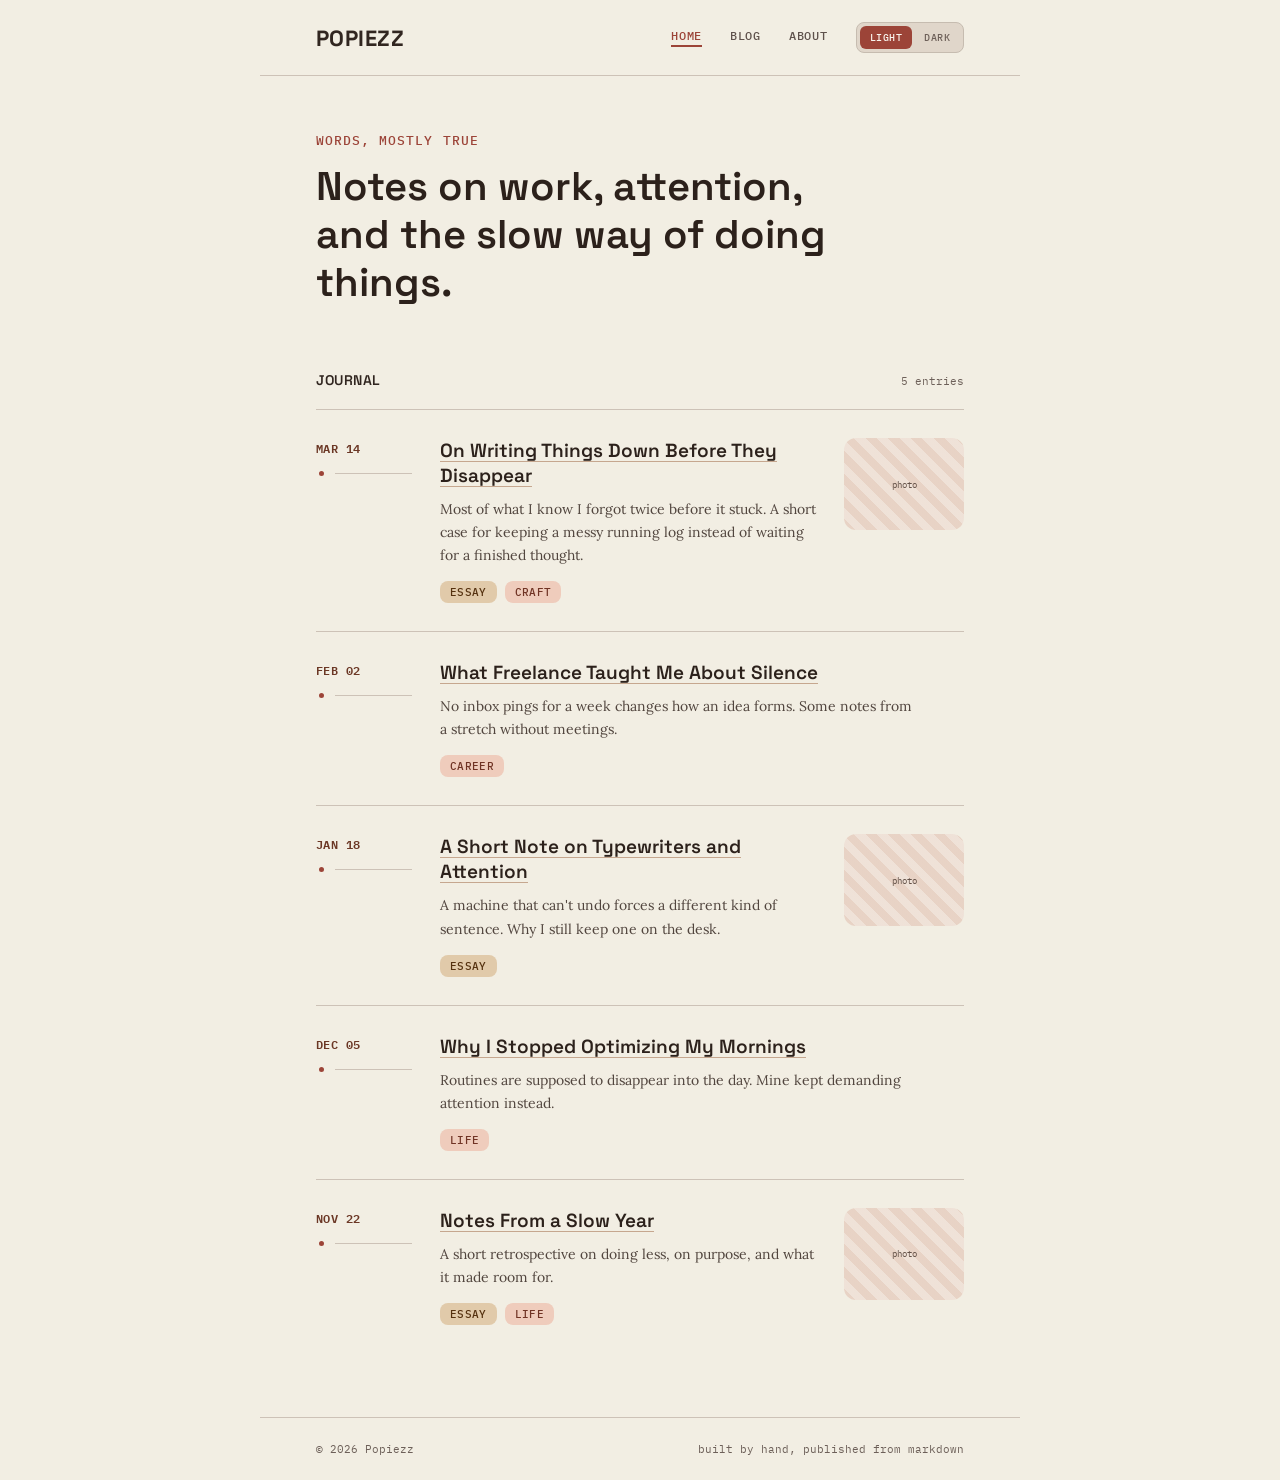
==== index.html @ 6a73a1da "Build blog site from Popiezz Blog design Static HTML/CSS/JS implementation of the journal-style home" ====
<!DOCTYPE html>
<html lang="en">
<head>
<meta charset="utf-8">
<meta name="viewport" content="width=device-width, initial-scale=1">
<title>Popiezz — Words, mostly true</title>
<link rel="stylesheet" href="styles.css">
</head>
<body>

<nav class="pz-nav container">
  <div class="pz-logo">POPIEZZ</div>
  <div class="pz-nav-right">
    <div class="pz-navlinks">
      <a class="pz-navlink pz-navlink-active" href="index.html">Home</a>
      <a class="pz-navlink" href="blog.html">Blog</a>
      <a class="pz-navlink" href="about.html">About</a>
    </div>
    <div class="pz-toggle-track">
      <button class="pz-toggle-opt" data-theme="light">Light</button>
      <button class="pz-toggle-opt" data-theme="dark">Dark</button>
    </div>
  </div>
</nav>

<div class="pz-hero container">
  <div class="pz-eyebrow">Words, mostly true</div>
  <h1 class="pz-h1">Notes on work, attention, and the slow way of doing things.</h1>
</div>

<div class="pz-journal container">
  <div class="pz-section-header">
    <span class="pz-section-label">Journal</span>
    <span class="pz-count" id="pz-count"></span>
  </div>
  <div id="pz-journal-mount"></div>
</div>

<div class="pz-footer container">
  <span class="pz-count">© 2026 Popiezz</span>
  <span class="pz-count">built by hand, published from markdown</span>
</div>

<script src="articles.js"></script>
<script src="theme.js"></script>
<script>
  pzRenderJournal('pz-journal-mount', pzArticles);
  document.getElementById('pz-count').textContent = pzArticles.length + ' entries';
</script>
</body>
</html>
---- styles.css ----
@import url('https://fonts.googleapis.com/css2?family=Space+Grotesk:wght@500;600;700&family=Lora:ital,wght@0,400;0,500;0,600;1,400&family=IBM+Plex+Mono:wght@400;500;600&display=swap');

* { box-sizing: border-box; }

html, body {
  margin: 0;
  padding: 0;
}

body {
  font-family: 'Lora', serif;
  background: oklch(0.95 0.015 90);
  transition: background 0.2s;
  min-height: 100vh;
}

body[data-theme="dark"] {
  background: oklch(0.19 0.025 245) !important;
}

a { text-decoration: none; }

.container {
  max-width: 760px;
  margin: 0 auto;
}

/* Nav */
.pz-nav {
  border-bottom: 1px solid oklch(0.82 0.02 70);
  display: flex;
  align-items: center;
  justify-content: space-between;
  padding: 22px 56px;
}
[data-theme="dark"] .pz-nav { border-bottom: 1px solid oklch(0.32 0.03 220) !important; }

.pz-logo {
  color: oklch(0.28 0.02 50);
  font: 700 22px 'Space Grotesk', sans-serif;
  letter-spacing: 0.02em;
}
[data-theme="dark"] .pz-logo { color: oklch(0.93 0.015 90) !important; }

.pz-nav-right {
  display: flex;
  align-items: center;
  gap: 28px;
}

.pz-navlinks {
  display: flex;
  gap: 28px;
  font: 500 12px 'IBM Plex Mono', monospace;
  letter-spacing: 0.06em;
  text-transform: uppercase;
}

.pz-navlink {
  color: oklch(0.45 0.02 50);
  cursor: pointer;
  padding-bottom: 2px;
  border-bottom: 2px solid transparent;
}
[data-theme="dark"] .pz-navlink { color: oklch(0.72 0.02 150) !important; }

.pz-navlink-active {
  color: oklch(0.5 0.12 30);
  border-bottom: 2px solid oklch(0.5 0.12 30);
}
[data-theme="dark"] .pz-navlink-active {
  color: oklch(0.72 0.13 55) !important;
  border-bottom: 2px solid oklch(0.72 0.13 55) !important;
}

/* Theme toggle */
.pz-toggle-track {
  background: oklch(0.88 0.02 70);
  border: 1px solid oklch(0.8 0.02 70);
  display: flex;
  padding: 3px;
  border-radius: 8px;
  gap: 2px;
}
[data-theme="dark"] .pz-toggle-track {
  background: oklch(0.26 0.03 230) !important;
  border: 1px solid oklch(0.35 0.03 220) !important;
}

.pz-toggle-opt {
  color: oklch(0.5 0.02 50);
  padding: 5px 10px;
  border-radius: 6px;
  font: 500 10px 'IBM Plex Mono', monospace;
  text-transform: uppercase;
  letter-spacing: 0.05em;
  cursor: pointer;
  border: none;
  background: none;
}
[data-theme="dark"] .pz-toggle-opt { color: oklch(0.62 0.02 150) !important; }

.pz-toggle-opt-active {
  background: oklch(0.5 0.12 30);
  color: oklch(0.97 0.01 80) !important;
}
[data-theme="dark"] .pz-toggle-opt-active {
  background: oklch(0.72 0.13 55) !important;
  color: oklch(0.16 0.02 240) !important;
}

/* Hero */
.pz-hero {
  padding: 56px 56px 40px;
}

.pz-eyebrow {
  color: oklch(0.5 0.12 30);
  font: 500 13px 'IBM Plex Mono', monospace;
  letter-spacing: 0.08em;
  text-transform: uppercase;
  margin-bottom: 14px;
}
[data-theme="dark"] .pz-eyebrow { color: oklch(0.72 0.13 55) !important; }

.pz-h1 {
  color: oklch(0.26 0.02 50);
  margin: 0;
  font: 600 40px/1.2 'Space Grotesk', sans-serif;
  max-width: 520px;
}
[data-theme="dark"] .pz-h1 { color: oklch(0.94 0.015 90) !important; }

/* Journal section */
.pz-journal {
  padding: 0 56px 64px;
}

.pz-section-header {
  display: flex;
  align-items: baseline;
  justify-content: space-between;
  padding: 24px 0 20px;
}

.pz-section-label {
  color: oklch(0.28 0.02 50);
  font: 600 14px 'Space Grotesk', sans-serif;
  letter-spacing: 0.04em;
  text-transform: uppercase;
}
[data-theme="dark"] .pz-section-label { color: oklch(0.9 0.015 90) !important; }

.pz-count {
  color: oklch(0.5 0.02 50);
  font: 400 11px 'IBM Plex Mono', monospace;
}
[data-theme="dark"] .pz-count { color: oklch(0.6 0.02 150) !important; }

.pz-row {
  border-top: 1px solid oklch(0.82 0.02 70);
  display: flex;
  gap: 28px;
  padding: 28px 0;
  position: relative;
}
[data-theme="dark"] .pz-row { border-top: 1px solid oklch(0.32 0.03 220) !important; }

.pz-row-date-col {
  width: 96px;
  flex: none;
  display: flex;
  flex-direction: column;
  align-items: flex-start;
  gap: 10px;
  cursor: pointer;
}

.pz-date {
  color: oklch(0.4 0.08 40);
  font: 600 12px 'IBM Plex Mono', monospace;
  letter-spacing: 0.04em;
  text-transform: uppercase;
}
[data-theme="dark"] .pz-date { color: oklch(0.75 0.1 60) !important; }

.pz-dot-line {
  display: flex;
  align-items: center;
  gap: 8px;
  width: 100%;
}

.pz-dot {
  background: oklch(0.5 0.12 30);
  border: 3px solid oklch(0.95 0.015 90);
  width: 11px;
  height: 11px;
  border-radius: 50%;
  flex: none;
}
[data-theme="dark"] .pz-dot {
  background: oklch(0.72 0.13 55) !important;
  border: 3px solid oklch(0.19 0.025 245) !important;
}

.pz-line {
  background: oklch(0.82 0.02 70);
  height: 1px;
  flex: 1;
}
[data-theme="dark"] .pz-line { background: oklch(0.32 0.03 220) !important; }

.pz-row-body {
  flex: 1;
  min-width: 0;
}

.pz-title {
  color: oklch(0.26 0.02 50);
  margin: 0 0 10px;
  font: 600 19px 'Space Grotesk', sans-serif;
  text-decoration: underline;
  text-decoration-color: oklch(0.75 0.05 60);
  text-underline-offset: 4px;
  cursor: pointer;
}
[data-theme="dark"] .pz-title {
  color: oklch(0.94 0.015 90) !important;
  text-decoration-color: oklch(0.5 0.06 200) !important;
}

.pz-excerpt {
  color: oklch(0.4 0.02 50);
  margin: 0 0 14px;
  font: 400 14px/1.65 'Lora', serif;
  max-width: 480px;
}
[data-theme="dark"] .pz-excerpt { color: oklch(0.78 0.02 150) !important; }

.pz-tags { display: flex; gap: 8px; }

.pz-tag {
  font: 500 10.5px 'IBM Plex Mono', monospace;
  letter-spacing: 0.03em;
  text-transform: uppercase;
  padding: 4px 10px;
  border-radius: 8px;
}

.pz-tag-a { background: oklch(0.85 0.05 75); color: oklch(0.35 0.07 60); }
[data-theme="dark"] .pz-tag-a { background: oklch(0.3 0.05 150) !important; color: oklch(0.85 0.06 140) !important; }

.pz-tag-b { background: oklch(0.87 0.045 45); color: oklch(0.4 0.09 35); }
[data-theme="dark"] .pz-tag-b { background: oklch(0.32 0.05 30) !important; color: oklch(0.82 0.08 50) !important; }

.pz-photo {
  background: repeating-linear-gradient(45deg, oklch(0.88 0.03 55), oklch(0.88 0.03 55) 8px, oklch(0.92 0.02 60) 8px, oklch(0.92 0.02 60) 16px);
  width: 120px;
  height: 92px;
  flex: none;
  border-radius: 12px;
  display: flex;
  align-items: center;
  justify-content: center;
}
[data-theme="dark"] .pz-photo {
  background: repeating-linear-gradient(45deg, oklch(0.28 0.03 210), oklch(0.28 0.03 210) 8px, oklch(0.32 0.03 220) 8px, oklch(0.32 0.03 220) 16px) !important;
}

.pz-photo-label {
  color: oklch(0.45 0.03 50);
  font: 400 9px 'IBM Plex Mono', monospace;
  padding: 0 8px;
  text-align: center;
}
[data-theme="dark"] .pz-photo-label { color: oklch(0.68 0.02 150) !important; }

/* Footer */
.pz-footer {
  border-top: 1px solid oklch(0.82 0.02 70);
  padding: 24px 56px;
  display: flex;
  justify-content: space-between;
  align-items: center;
}
[data-theme="dark"] .pz-footer { border-top: 1px solid oklch(0.32 0.03 220) !important; }

/* About page */
.pz-about {
  padding: 56px 56px 64px;
}

.pz-about p {
  color: oklch(0.4 0.02 50);
  font: 400 15px/1.75 'Lora', serif;
  max-width: 560px;
}
[data-theme="dark"] .pz-about p { color: oklch(0.78 0.02 150) !important; }

@media (max-width: 640px) {
  .pz-nav, .pz-hero, .pz-journal, .pz-footer, .pz-about { padding-left: 24px; padding-right: 24px; }
  .pz-nav { flex-direction: column; align-items: flex-start; gap: 16px; }
  .pz-row { flex-wrap: wrap; }
  .pz-row-date-col { width: auto; flex-direction: row; align-items: center; }
  .pz-h1 { font-size: 30px; }
}
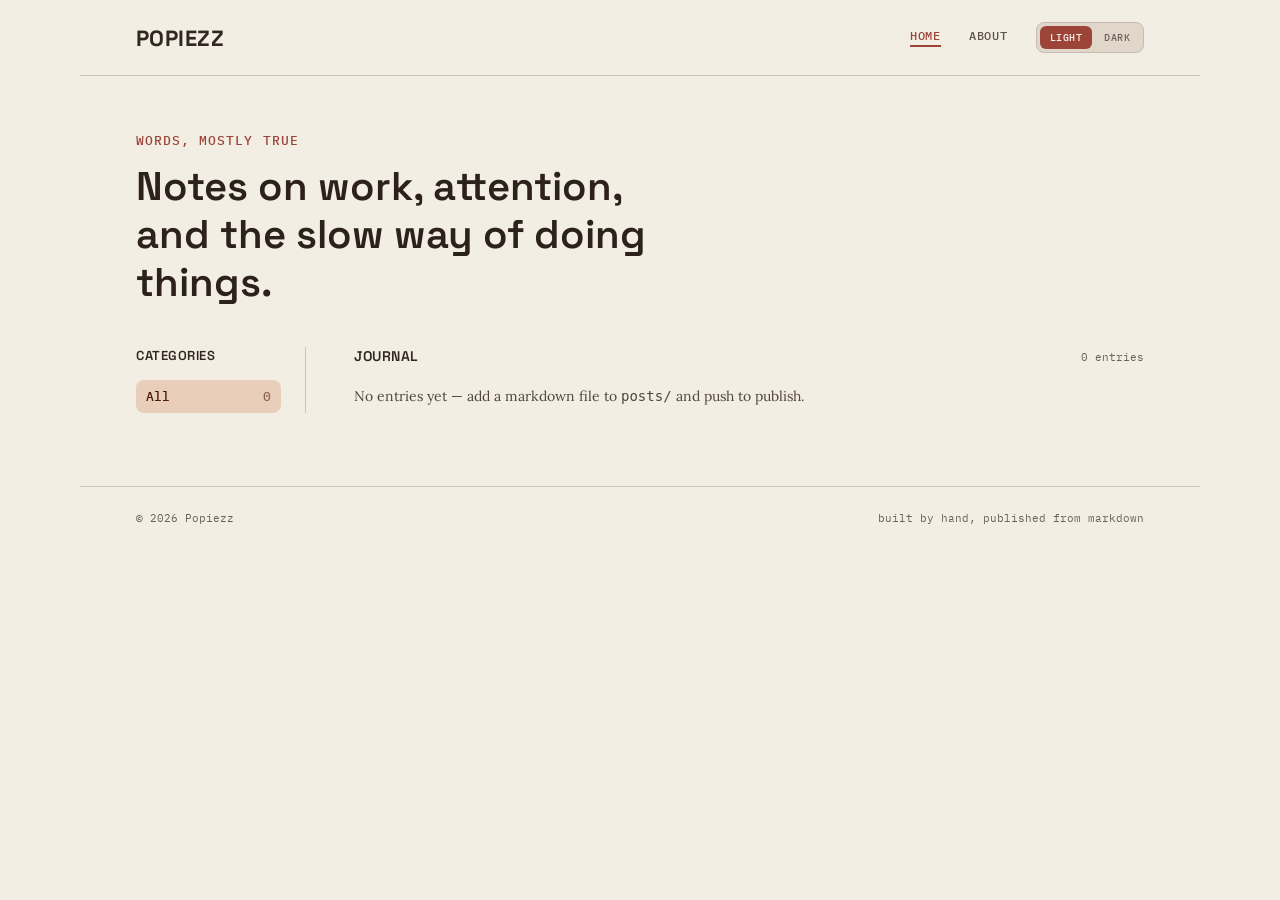
==== commit c8ae289e: "Switch to markdown-driven posts with category sidebar - Posts now live as .md files in posts/ with f" ====
--- a/index.html
+++ b/index.html
@@ -13,7 +13,6 @@
   <div class="pz-nav-right">
     <div class="pz-navlinks">
       <a class="pz-navlink pz-navlink-active" href="index.html">Home</a>
-      <a class="pz-navlink" href="blog.html">Blog</a>
       <a class="pz-navlink" href="about.html">About</a>
     </div>
     <div class="pz-toggle-track">
@@ -28,12 +27,19 @@
   <h1 class="pz-h1">Notes on work, attention, and the slow way of doing things.</h1>
 </div>
 
-<div class="pz-journal container">
-  <div class="pz-section-header">
-    <span class="pz-section-label">Journal</span>
-    <span class="pz-count" id="pz-count"></span>
+<div class="pz-journal-wrap container">
+  <div class="pz-sidebar pz-sidebar-border">
+    <span class="pz-sidebar-label">Categories</span>
+    <div class="pz-cat-list" id="pz-cat-mount"></div>
   </div>
-  <div id="pz-journal-mount"></div>
+
+  <div class="pz-journal-main">
+    <div class="pz-section-header">
+      <span class="pz-section-label">Journal</span>
+      <span class="pz-count" id="pz-count"></span>
+    </div>
+    <div id="pz-journal-mount"></div>
+  </div>
 </div>
 
 <div class="pz-footer container">
@@ -41,11 +47,86 @@
   <span class="pz-count">built by hand, published from markdown</span>
 </div>
 
-<script src="articles.js"></script>
+<script src="posts.js"></script>
 <script src="theme.js"></script>
 <script>
-  pzRenderJournal('pz-journal-mount', pzArticles);
-  document.getElementById('pz-count').textContent = pzArticles.length + ' entries';
+(async function () {
+  var state = { category: 'All', posts: [] };
+  var catMount = document.getElementById('pz-cat-mount');
+  var journalMount = document.getElementById('pz-journal-mount');
+  var countEl = document.getElementById('pz-count');
+
+  function render() {
+    var posts = state.posts;
+    var counts = {};
+    posts.forEach(function (p) {
+      p.tags.forEach(function (t) { counts[t.label] = (counts[t.label] || 0) + 1; });
+    });
+    var labels = Object.keys(counts).sort();
+    var categories = [{ label: 'All', count: posts.length }].concat(
+      labels.map(function (l) { return { label: l, count: counts[l] }; })
+    );
+
+    catMount.innerHTML = categories.map(function (c) {
+      return '<span class="pz-cat ' + (state.category === c.label ? 'pz-cat-active' : '') + '" data-cat="' + c.label + '">' +
+        '<span>' + c.label + '</span><span style="opacity:0.6">' + c.count + '</span>' +
+      '</span>';
+    }).join('');
+    catMount.querySelectorAll('.pz-cat').forEach(function (el) {
+      el.addEventListener('click', function () {
+        state.category = el.dataset.cat;
+        render();
+      });
+    });
+
+    var filtered = state.category === 'All' ? posts : posts.filter(function (p) {
+      return p.tags.some(function (t) { return t.label === state.category; });
+    });
+    countEl.textContent = filtered.length + (filtered.length === 1 ? ' entry' : ' entries');
+
+    if (!posts.length) {
+      journalMount.innerHTML = '<p class="pz-excerpt">No entries yet — add a markdown file to <code>posts/</code> and push to publish.</p>';
+      return;
+    }
+    if (!filtered.length) {
+      journalMount.innerHTML = '<p class="pz-excerpt">No entries in this category.</p>';
+      return;
+    }
+
+    journalMount.innerHTML = filtered.map(function (art) {
+      var tags = art.tags.map(function (t) {
+        return '<span class="pz-tag ' + t.cls + '">' + t.label + '</span>';
+      }).join('');
+      var photo = art.hasImage
+        ? '<div class="pz-photo"><span class="pz-photo-label">photo</span></div>'
+        : '';
+      return (
+        '<div class="pz-row">' +
+          '<div class="pz-row-date-col">' +
+            '<span class="pz-date">' + pzFormatDate(art.date) + '</span>' +
+            '<div class="pz-dot-line"><div class="pz-dot"></div><div class="pz-line"></div></div>' +
+          '</div>' +
+          '<div class="pz-row-body">' +
+            '<a href="post.html?slug=' + encodeURIComponent(art.slug) + '">' +
+              '<h3 class="pz-title">' + art.title + '</h3>' +
+            '</a>' +
+            '<p class="pz-excerpt">' + art.excerpt + '</p>' +
+            '<div class="pz-tags">' + tags + '</div>' +
+          '</div>' +
+          photo +
+        '</div>'
+      );
+    }).join('');
+  }
+
+  try {
+    state.posts = await pzFetchPosts();
+  } catch (e) {
+    journalMount.innerHTML = '<p class="pz-excerpt">Couldn’t load posts right now (' + e.message + ').</p>';
+    console.error(e);
+  }
+  render();
+})();
 </script>
 </body>
 </html>
--- a/styles.css
+++ b/styles.css
@@ -21,7 +21,7 @@
 a { text-decoration: none; }
 
 .container {
-  max-width: 760px;
+  max-width: 1120px;
   margin: 0 auto;
 }
 
@@ -127,20 +127,85 @@
   color: oklch(0.26 0.02 50);
   margin: 0;
   font: 600 40px/1.2 'Space Grotesk', sans-serif;
-  max-width: 520px;
+  max-width: 560px;
 }
 [data-theme="dark"] .pz-h1 { color: oklch(0.94 0.015 90) !important; }
 
+.pz-post-date {
+  color: oklch(0.4 0.08 40);
+  font: 600 12px 'IBM Plex Mono', monospace;
+  letter-spacing: 0.04em;
+  text-transform: uppercase;
+  margin-top: 14px;
+}
+[data-theme="dark"] .pz-post-date { color: oklch(0.75 0.1 60) !important; }
+
 /* Journal section */
-.pz-journal {
+.pz-journal-wrap {
   padding: 0 56px 64px;
+  display: flex;
+  gap: 48px;
+  align-items: flex-start;
+}
+
+.pz-sidebar {
+  width: 170px;
+  flex: none;
+  padding-right: 24px;
+  position: sticky;
+  top: 24px;
+}
+
+.pz-sidebar-border { border-right: 1px solid oklch(0.82 0.02 70); }
+[data-theme="dark"] .pz-sidebar-border { border-right: 1px solid oklch(0.32 0.03 220) !important; }
+
+.pz-sidebar-label {
+  display: block;
+  color: oklch(0.28 0.02 50);
+  font: 600 13px 'Space Grotesk', sans-serif;
+  letter-spacing: 0.04em;
+  text-transform: uppercase;
+  margin-bottom: 16px;
+}
+[data-theme="dark"] .pz-sidebar-label { color: oklch(0.9 0.015 90) !important; }
+
+.pz-cat-list {
+  display: flex;
+  flex-direction: column;
+  gap: 4px;
+}
+
+.pz-cat {
+  color: oklch(0.42 0.02 50);
+  font: 500 13px 'IBM Plex Mono', monospace;
+  padding: 8px 10px;
+  border-radius: 8px;
+  cursor: pointer;
+  display: flex;
+  justify-content: space-between;
+  gap: 10px;
+}
+[data-theme="dark"] .pz-cat { color: oklch(0.72 0.02 150) !important; }
+
+.pz-cat-active {
+  background: oklch(0.87 0.04 60);
+  color: oklch(0.3 0.08 40) !important;
+}
+[data-theme="dark"] .pz-cat-active {
+  background: oklch(0.3 0.05 150) !important;
+  color: oklch(0.88 0.06 140) !important;
+}
+
+.pz-journal-main {
+  flex: 1;
+  min-width: 0;
 }
 
 .pz-section-header {
   display: flex;
   align-items: baseline;
   justify-content: space-between;
-  padding: 24px 0 20px;
+  padding: 0 0 20px;
 }
 
 .pz-section-label {
@@ -298,8 +363,74 @@
 }
 [data-theme="dark"] .pz-about p { color: oklch(0.78 0.02 150) !important; }
 
+/* Single post body */
+.pz-post {
+  padding: 40px 56px 64px;
+  max-width: 720px;
+  color: oklch(0.4 0.02 50);
+  font: 400 16px/1.75 'Lora', serif;
+}
+[data-theme="dark"] .pz-post { color: oklch(0.78 0.02 150) !important; }
+
+.pz-post h1, .pz-post h2, .pz-post h3, .pz-post h4 {
+  color: oklch(0.26 0.02 50);
+  font-family: 'Space Grotesk', sans-serif;
+  font-weight: 600;
+  line-height: 1.3;
+}
+[data-theme="dark"] .pz-post h1,
+[data-theme="dark"] .pz-post h2,
+[data-theme="dark"] .pz-post h3,
+[data-theme="dark"] .pz-post h4 { color: oklch(0.94 0.015 90) !important; }
+
+.pz-post a { color: oklch(0.5 0.12 30); text-decoration: underline; }
+[data-theme="dark"] .pz-post a { color: oklch(0.72 0.13 55) !important; }
+
+.pz-post code {
+  font-family: 'IBM Plex Mono', monospace;
+  font-size: 0.9em;
+  background: oklch(0.9 0.02 70);
+  padding: 2px 5px;
+  border-radius: 4px;
+}
+[data-theme="dark"] .pz-post code { background: oklch(0.26 0.03 230) !important; }
+
+.pz-post pre {
+  background: oklch(0.9 0.02 70);
+  padding: 16px;
+  border-radius: 10px;
+  overflow-x: auto;
+}
+[data-theme="dark"] .pz-post pre { background: oklch(0.26 0.03 230) !important; }
+.pz-post pre code { background: none; padding: 0; }
+
+.pz-post blockquote {
+  margin: 0;
+  padding-left: 18px;
+  border-left: 3px solid oklch(0.75 0.05 60);
+  font-style: italic;
+}
+[data-theme="dark"] .pz-post blockquote { border-left: 3px solid oklch(0.5 0.06 200) !important; }
+
+.pz-post ul, .pz-post ol { padding-left: 22px; }
+.pz-post p, .pz-post ul, .pz-post ol, .pz-post blockquote, .pz-post pre { margin: 0 0 18px; }
+
+@media (max-width: 900px) {
+  .pz-journal-wrap { flex-direction: column; }
+  .pz-sidebar {
+    width: 100%;
+    padding-right: 0;
+    padding-bottom: 16px;
+    position: static;
+    border-right: none !important;
+    border-bottom: 1px solid oklch(0.82 0.02 70);
+  }
+  [data-theme="dark"] .pz-sidebar { border-bottom: 1px solid oklch(0.32 0.03 220) !important; }
+  .pz-cat-list { flex-direction: row; flex-wrap: wrap; }
+}
+
 @media (max-width: 640px) {
-  .pz-nav, .pz-hero, .pz-journal, .pz-footer, .pz-about { padding-left: 24px; padding-right: 24px; }
+  .pz-nav, .pz-hero, .pz-journal-wrap, .pz-footer, .pz-about, .pz-post { padding-left: 24px; padding-right: 24px; }
   .pz-nav { flex-direction: column; align-items: flex-start; gap: 16px; }
   .pz-row { flex-wrap: wrap; }
   .pz-row-date-col { width: auto; flex-direction: row; align-items: center; }
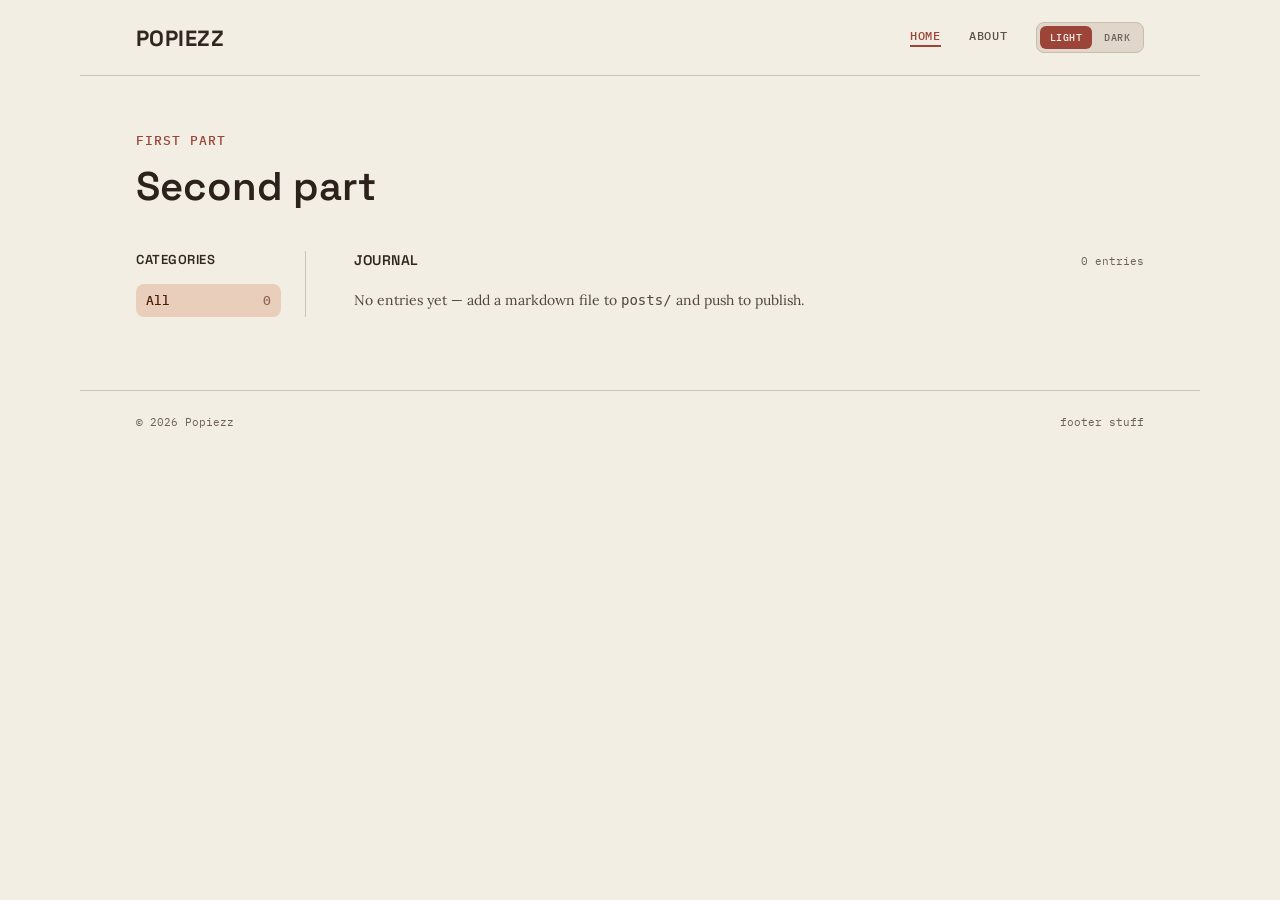
==== commit 2e9df8ff: "removed placeholder text" ====
--- a/index.html
+++ b/index.html
@@ -1,132 +1,174 @@
-<!DOCTYPE html>
+<!doctype html>
 <html lang="en">
-<head>
-<meta charset="utf-8">
-<meta name="viewport" content="width=device-width, initial-scale=1">
-<title>Popiezz — Words, mostly true</title>
-<link rel="stylesheet" href="styles.css">
-</head>
-<body>
+  <head>
+    <meta charset="utf-8" />
+    <meta name="viewport" content="width=device-width, initial-scale=1" />
+    <title>Popiezz — Words, mostly true</title>
+    <link rel="stylesheet" href="styles.css" />
+  </head>
+  <body>
+    <nav class="pz-nav container">
+      <div class="pz-logo">POPIEZZ</div>
+      <div class="pz-nav-right">
+        <div class="pz-navlinks">
+          <a class="pz-navlink pz-navlink-active" href="index.html">Home</a>
+          <a class="pz-navlink" href="about.html">About</a>
+        </div>
+        <div class="pz-toggle-track">
+          <button class="pz-toggle-opt" data-theme="light">Light</button>
+          <button class="pz-toggle-opt" data-theme="dark">Dark</button>
+        </div>
+      </div>
+    </nav>
 
-<nav class="pz-nav container">
-  <div class="pz-logo">POPIEZZ</div>
-  <div class="pz-nav-right">
-    <div class="pz-navlinks">
-      <a class="pz-navlink pz-navlink-active" href="index.html">Home</a>
-      <a class="pz-navlink" href="about.html">About</a>
+    <div class="pz-hero container">
+      <div class="pz-eyebrow">First part</div>
+      <h1 class="pz-h1">Second part</h1>
     </div>
-    <div class="pz-toggle-track">
-      <button class="pz-toggle-opt" data-theme="light">Light</button>
-      <button class="pz-toggle-opt" data-theme="dark">Dark</button>
+
+    <div class="pz-journal-wrap container">
+      <div class="pz-sidebar pz-sidebar-border">
+        <span class="pz-sidebar-label">Categories</span>
+        <div class="pz-cat-list" id="pz-cat-mount"></div>
+      </div>
+
+      <div class="pz-journal-main">
+        <div class="pz-section-header">
+          <span class="pz-section-label">Journal</span>
+          <span class="pz-count" id="pz-count"></span>
+        </div>
+        <div id="pz-journal-mount"></div>
+      </div>
     </div>
-  </div>
-</nav>
 
-<div class="pz-hero container">
-  <div class="pz-eyebrow">Words, mostly true</div>
-  <h1 class="pz-h1">Notes on work, attention, and the slow way of doing things.</h1>
-</div>
+    <div class="pz-footer container">
+      <span class="pz-count">© 2026 Popiezz</span>
+      <span class="pz-count">footer stuff</span>
+    </div>
 
-<div class="pz-journal-wrap container">
-  <div class="pz-sidebar pz-sidebar-border">
-    <span class="pz-sidebar-label">Categories</span>
-    <div class="pz-cat-list" id="pz-cat-mount"></div>
-  </div>
+    <script src="posts.js"></script>
+    <script src="theme.js"></script>
+    <script>
+      (async function () {
+        var state = { category: "All", posts: [] };
+        var catMount = document.getElementById("pz-cat-mount");
+        var journalMount = document.getElementById("pz-journal-mount");
+        var countEl = document.getElementById("pz-count");
 
-  <div class="pz-journal-main">
-    <div class="pz-section-header">
-      <span class="pz-section-label">Journal</span>
-      <span class="pz-count" id="pz-count"></span>
-    </div>
-    <div id="pz-journal-mount"></div>
-  </div>
-</div>
+        function render() {
+          var posts = state.posts;
+          var counts = {};
+          posts.forEach(function (p) {
+            p.tags.forEach(function (t) {
+              counts[t.label] = (counts[t.label] || 0) + 1;
+            });
+          });
+          var labels = Object.keys(counts).sort();
+          var categories = [{ label: "All", count: posts.length }].concat(
+            labels.map(function (l) {
+              return { label: l, count: counts[l] };
+            }),
+          );
 
-<div class="pz-footer container">
-  <span class="pz-count">© 2026 Popiezz</span>
-  <span class="pz-count">built by hand, published from markdown</span>
-</div>
+          catMount.innerHTML = categories
+            .map(function (c) {
+              return (
+                '<span class="pz-cat ' +
+                (state.category === c.label ? "pz-cat-active" : "") +
+                '" data-cat="' +
+                c.label +
+                '">' +
+                "<span>" +
+                c.label +
+                '</span><span style="opacity:0.6">' +
+                c.count +
+                "</span>" +
+                "</span>"
+              );
+            })
+            .join("");
+          catMount.querySelectorAll(".pz-cat").forEach(function (el) {
+            el.addEventListener("click", function () {
+              state.category = el.dataset.cat;
+              render();
+            });
+          });
 
-<script src="posts.js"></script>
-<script src="theme.js"></script>
-<script>
-(async function () {
-  var state = { category: 'All', posts: [] };
-  var catMount = document.getElementById('pz-cat-mount');
-  var journalMount = document.getElementById('pz-journal-mount');
-  var countEl = document.getElementById('pz-count');
+          var filtered =
+            state.category === "All"
+              ? posts
+              : posts.filter(function (p) {
+                  return p.tags.some(function (t) {
+                    return t.label === state.category;
+                  });
+                });
+          countEl.textContent =
+            filtered.length + (filtered.length === 1 ? " entry" : " entries");
 
-  function render() {
-    var posts = state.posts;
-    var counts = {};
-    posts.forEach(function (p) {
-      p.tags.forEach(function (t) { counts[t.label] = (counts[t.label] || 0) + 1; });
-    });
-    var labels = Object.keys(counts).sort();
-    var categories = [{ label: 'All', count: posts.length }].concat(
-      labels.map(function (l) { return { label: l, count: counts[l] }; })
-    );
+          if (!posts.length) {
+            journalMount.innerHTML =
+              '<p class="pz-excerpt">No entries yet — add a markdown file to <code>posts/</code> and push to publish.</p>';
+            return;
+          }
+          if (!filtered.length) {
+            journalMount.innerHTML =
+              '<p class="pz-excerpt">No entries in this category.</p>';
+            return;
+          }
 
-    catMount.innerHTML = categories.map(function (c) {
-      return '<span class="pz-cat ' + (state.category === c.label ? 'pz-cat-active' : '') + '" data-cat="' + c.label + '">' +
-        '<span>' + c.label + '</span><span style="opacity:0.6">' + c.count + '</span>' +
-      '</span>';
-    }).join('');
-    catMount.querySelectorAll('.pz-cat').forEach(function (el) {
-      el.addEventListener('click', function () {
-        state.category = el.dataset.cat;
+          journalMount.innerHTML = filtered
+            .map(function (art) {
+              var tags = art.tags
+                .map(function (t) {
+                  return (
+                    '<span class="pz-tag ' + t.cls + '">' + t.label + "</span>"
+                  );
+                })
+                .join("");
+              var photo = art.hasImage
+                ? '<div class="pz-photo"><span class="pz-photo-label">photo</span></div>'
+                : "";
+              return (
+                '<div class="pz-row">' +
+                '<div class="pz-row-date-col">' +
+                '<span class="pz-date">' +
+                pzFormatDate(art.date) +
+                "</span>" +
+                '<div class="pz-dot-line"><div class="pz-dot"></div><div class="pz-line"></div></div>' +
+                "</div>" +
+                '<div class="pz-row-body">' +
+                '<a href="post.html?slug=' +
+                encodeURIComponent(art.slug) +
+                '">' +
+                '<h3 class="pz-title">' +
+                art.title +
+                "</h3>" +
+                "</a>" +
+                '<p class="pz-excerpt">' +
+                art.excerpt +
+                "</p>" +
+                '<div class="pz-tags">' +
+                tags +
+                "</div>" +
+                "</div>" +
+                photo +
+                "</div>"
+              );
+            })
+            .join("");
+        }
+
+        try {
+          state.posts = await pzFetchPosts();
+        } catch (e) {
+          journalMount.innerHTML =
+            '<p class="pz-excerpt">Couldn’t load posts right now (' +
+            e.message +
+            ").</p>";
+          console.error(e);
+        }
         render();
-      });
-    });
-
-    var filtered = state.category === 'All' ? posts : posts.filter(function (p) {
-      return p.tags.some(function (t) { return t.label === state.category; });
-    });
-    countEl.textContent = filtered.length + (filtered.length === 1 ? ' entry' : ' entries');
-
-    if (!posts.length) {
-      journalMount.innerHTML = '<p class="pz-excerpt">No entries yet — add a markdown file to <code>posts/</code> and push to publish.</p>';
-      return;
-    }
-    if (!filtered.length) {
-      journalMount.innerHTML = '<p class="pz-excerpt">No entries in this category.</p>';
-      return;
-    }
-
-    journalMount.innerHTML = filtered.map(function (art) {
-      var tags = art.tags.map(function (t) {
-        return '<span class="pz-tag ' + t.cls + '">' + t.label + '</span>';
-      }).join('');
-      var photo = art.hasImage
-        ? '<div class="pz-photo"><span class="pz-photo-label">photo</span></div>'
-        : '';
-      return (
-        '<div class="pz-row">' +
-          '<div class="pz-row-date-col">' +
-            '<span class="pz-date">' + pzFormatDate(art.date) + '</span>' +
-            '<div class="pz-dot-line"><div class="pz-dot"></div><div class="pz-line"></div></div>' +
-          '</div>' +
-          '<div class="pz-row-body">' +
-            '<a href="post.html?slug=' + encodeURIComponent(art.slug) + '">' +
-              '<h3 class="pz-title">' + art.title + '</h3>' +
-            '</a>' +
-            '<p class="pz-excerpt">' + art.excerpt + '</p>' +
-            '<div class="pz-tags">' + tags + '</div>' +
-          '</div>' +
-          photo +
-        '</div>'
-      );
-    }).join('');
-  }
-
-  try {
-    state.posts = await pzFetchPosts();
-  } catch (e) {
-    journalMount.innerHTML = '<p class="pz-excerpt">Couldn’t load posts right now (' + e.message + ').</p>';
-    console.error(e);
-  }
-  render();
-})();
-</script>
-</body>
+      })();
+    </script>
+  </body>
 </html>
--- a/styles.css
+++ b/styles.css
@@ -130,6 +130,106 @@
   max-width: 560px;
 }
 [data-theme="dark"] .pz-h1 { color: oklch(0.94 0.015 90) !important; }
+
+.pz-back {
+  display: inline-block;
+  color: oklch(0.45 0.02 50);
+  font: 500 12px 'IBM Plex Mono', monospace;
+  letter-spacing: 0.06em;
+  text-transform: uppercase;
+  text-decoration: none;
+  margin-bottom: 20px;
+  cursor: pointer;
+}
+.pz-back:hover { text-decoration: underline; }
+[data-theme="dark"] .pz-back { color: oklch(0.72 0.02 150) !important; }
+
+.pz-progress {
+  position: fixed;
+  right: 28px;
+  top: 50%;
+  transform: translateY(-50%);
+  display: none;
+  flex-direction: column;
+  align-items: flex-end;
+  gap: 7px;
+  z-index: 10;
+}
+.pz-progress.is-visible { display: flex; }
+
+.pz-progress-tick {
+  position: relative;
+  border: none;
+  background: none;
+  padding: 7px 4px;
+  margin: 0;
+  display: flex;
+  align-items: center;
+  justify-content: flex-end;
+  cursor: pointer;
+}
+
+.pz-progress-tick-bar {
+  width: 12px;
+  height: 2px;
+  border-radius: 2px;
+  background: oklch(0.82 0.02 70);
+  transition: width 0.2s ease, height 0.2s ease, background 0.2s ease;
+}
+[data-theme="dark"] .pz-progress-tick-bar { background: oklch(0.32 0.03 220) !important; }
+
+.pz-progress-tick:hover .pz-progress-tick-bar {
+  background: oklch(0.6 0.08 50);
+}
+[data-theme="dark"] .pz-progress-tick:hover .pz-progress-tick-bar { background: oklch(0.55 0.08 80) !important; }
+
+/* First paragraph of a section (right after a heading) */
+.pz-progress-tick.is-section .pz-progress-tick-bar {
+  width: 17px;
+  background: oklch(0.58 0.08 175);
+}
+[data-theme="dark"] .pz-progress-tick.is-section .pz-progress-tick-bar { background: oklch(0.62 0.09 175) !important; }
+
+.pz-progress-section-label {
+  position: absolute;
+  right: calc(100% + 10px);
+  top: 50%;
+  transform: translate(10px, -50%);
+  opacity: 0;
+  pointer-events: none;
+  white-space: nowrap;
+  font: 500 11px 'IBM Plex Mono', monospace;
+  letter-spacing: 0.03em;
+  text-transform: uppercase;
+  color: oklch(0.4 0.08 175);
+  background: oklch(0.95 0.015 90);
+  border: 1px solid oklch(0.82 0.02 70);
+  padding: 4px 10px;
+  border-radius: 6px;
+  transition: transform 0.25s ease, opacity 0.25s ease;
+}
+[data-theme="dark"] .pz-progress-section-label {
+  color: oklch(0.82 0.09 175) !important;
+  background: oklch(0.22 0.03 235) !important;
+  border-color: oklch(0.32 0.03 220) !important;
+}
+
+.pz-progress-tick.is-section:hover .pz-progress-section-label,
+.pz-progress-tick.is-section.active .pz-progress-section-label {
+  transform: translate(0, -50%);
+  opacity: 1;
+}
+
+.pz-progress-tick.active .pz-progress-tick-bar {
+  width: 30px;
+  height: 3px;
+  background: oklch(0.5 0.12 30);
+}
+[data-theme="dark"] .pz-progress-tick.active .pz-progress-tick-bar { background: oklch(0.72 0.13 55) !important; }
+
+@media (max-width: 1180px) {
+  .pz-progress.is-visible { display: none; }
+}
 
 .pz-post-date {
   color: oklch(0.4 0.08 40);
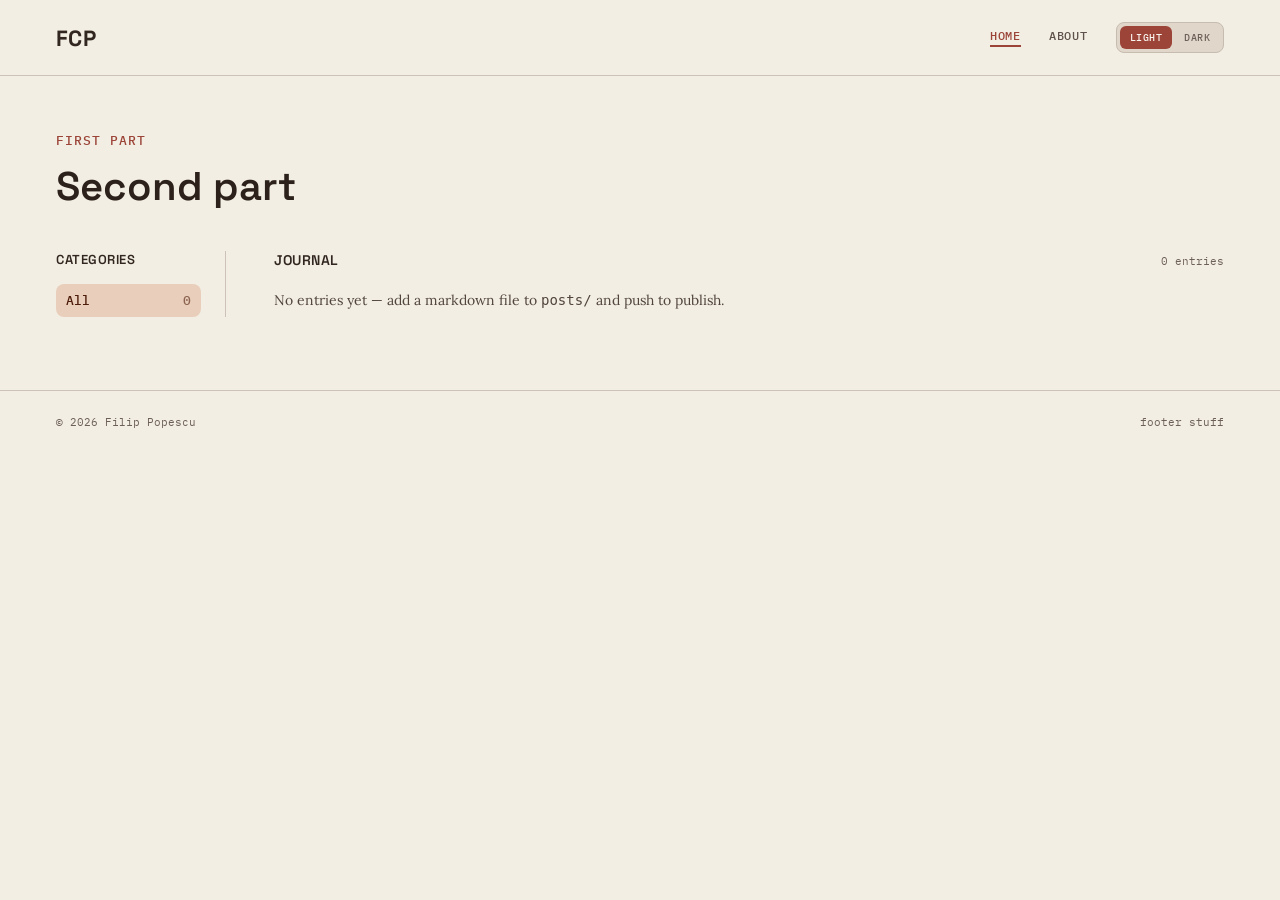
==== commit 17b2a584: "removed poppiezz from documents" ====
--- a/index.html
+++ b/index.html
@@ -3,12 +3,12 @@
   <head>
     <meta charset="utf-8" />
     <meta name="viewport" content="width=device-width, initial-scale=1" />
-    <title>Popiezz — Words, mostly true</title>
+    <title>Hello there</title>
     <link rel="stylesheet" href="styles.css" />
   </head>
   <body>
     <nav class="pz-nav container">
-      <div class="pz-logo">POPIEZZ</div>
+      <div class="pz-logo">FCP</div>
       <div class="pz-nav-right">
         <div class="pz-navlinks">
           <a class="pz-navlink pz-navlink-active" href="index.html">Home</a>
@@ -42,7 +42,7 @@
     </div>
 
     <div class="pz-footer container">
-      <span class="pz-count">© 2026 Popiezz</span>
+      <span class="pz-count">© 2026 Filip Popescu</span>
       <span class="pz-count">footer stuff</span>
     </div>
 
--- a/styles.css
+++ b/styles.css
@@ -1,14 +1,17 @@
-@import url('https://fonts.googleapis.com/css2?family=Space+Grotesk:wght@500;600;700&family=Lora:ital,wght@0,400;0,500;0,600;1,400&family=IBM+Plex+Mono:wght@400;500;600&display=swap');
-
-* { box-sizing: border-box; }
-
-html, body {
+@import url("https://fonts.googleapis.com/css2?family=Space+Grotesk:wght@500;600;700&family=Lora:ital,wght@0,400;0,500;0,600;1,400&family=IBM+Plex+Mono:wght@400;500;600&display=swap");
+
+* {
+  box-sizing: border-box;
+}
+
+html,
+body {
   margin: 0;
   padding: 0;
 }
 
 body {
-  font-family: 'Lora', serif;
+  font-family: "Lora", serif;
   background: oklch(0.95 0.015 90);
   transition: background 0.2s;
   min-height: 100vh;
@@ -18,10 +21,12 @@
   background: oklch(0.19 0.025 245) !important;
 }
 
-a { text-decoration: none; }
+a {
+  text-decoration: none;
+}
 
 .container {
-  max-width: 1120px;
+  max-width: 1400px;
   margin: 0 auto;
 }
 
@@ -33,14 +38,20 @@
   justify-content: space-between;
   padding: 22px 56px;
 }
-[data-theme="dark"] .pz-nav { border-bottom: 1px solid oklch(0.32 0.03 220) !important; }
+[data-theme="dark"] .pz-nav {
+  border-bottom: 1px solid oklch(0.32 0.03 220) !important;
+}
 
 .pz-logo {
   color: oklch(0.28 0.02 50);
-  font: 700 22px 'Space Grotesk', sans-serif;
+  font:
+    700 22px "Space Grotesk",
+    sans-serif;
   letter-spacing: 0.02em;
 }
-[data-theme="dark"] .pz-logo { color: oklch(0.93 0.015 90) !important; }
+[data-theme="dark"] .pz-logo {
+  color: oklch(0.93 0.015 90) !important;
+}
 
 .pz-nav-right {
   display: flex;
@@ -51,7 +62,9 @@
 .pz-navlinks {
   display: flex;
   gap: 28px;
-  font: 500 12px 'IBM Plex Mono', monospace;
+  font:
+    500 12px "IBM Plex Mono",
+    monospace;
   letter-spacing: 0.06em;
   text-transform: uppercase;
 }
@@ -62,7 +75,9 @@
   padding-bottom: 2px;
   border-bottom: 2px solid transparent;
 }
-[data-theme="dark"] .pz-navlink { color: oklch(0.72 0.02 150) !important; }
+[data-theme="dark"] .pz-navlink {
+  color: oklch(0.72 0.02 150) !important;
+}
 
 .pz-navlink-active {
   color: oklch(0.5 0.12 30);
@@ -91,14 +106,18 @@
   color: oklch(0.5 0.02 50);
   padding: 5px 10px;
   border-radius: 6px;
-  font: 500 10px 'IBM Plex Mono', monospace;
+  font:
+    500 10px "IBM Plex Mono",
+    monospace;
   text-transform: uppercase;
   letter-spacing: 0.05em;
   cursor: pointer;
   border: none;
   background: none;
 }
-[data-theme="dark"] .pz-toggle-opt { color: oklch(0.62 0.02 150) !important; }
+[data-theme="dark"] .pz-toggle-opt {
+  color: oklch(0.62 0.02 150) !important;
+}
 
 .pz-toggle-opt-active {
   background: oklch(0.5 0.12 30);
@@ -116,33 +135,47 @@
 
 .pz-eyebrow {
   color: oklch(0.5 0.12 30);
-  font: 500 13px 'IBM Plex Mono', monospace;
+  font:
+    500 13px "IBM Plex Mono",
+    monospace;
   letter-spacing: 0.08em;
   text-transform: uppercase;
   margin-bottom: 14px;
 }
-[data-theme="dark"] .pz-eyebrow { color: oklch(0.72 0.13 55) !important; }
+[data-theme="dark"] .pz-eyebrow {
+  color: oklch(0.72 0.13 55) !important;
+}
 
 .pz-h1 {
   color: oklch(0.26 0.02 50);
   margin: 0;
-  font: 600 40px/1.2 'Space Grotesk', sans-serif;
+  font:
+    600 40px/1.2 "Space Grotesk",
+    sans-serif;
   max-width: 560px;
 }
-[data-theme="dark"] .pz-h1 { color: oklch(0.94 0.015 90) !important; }
+[data-theme="dark"] .pz-h1 {
+  color: oklch(0.94 0.015 90) !important;
+}
 
 .pz-back {
   display: inline-block;
   color: oklch(0.45 0.02 50);
-  font: 500 12px 'IBM Plex Mono', monospace;
+  font:
+    500 12px "IBM Plex Mono",
+    monospace;
   letter-spacing: 0.06em;
   text-transform: uppercase;
   text-decoration: none;
   margin-bottom: 20px;
   cursor: pointer;
 }
-.pz-back:hover { text-decoration: underline; }
-[data-theme="dark"] .pz-back { color: oklch(0.72 0.02 150) !important; }
+.pz-back:hover {
+  text-decoration: underline;
+}
+[data-theme="dark"] .pz-back {
+  color: oklch(0.72 0.02 150) !important;
+}
 
 .pz-progress {
   position: fixed;
@@ -155,7 +188,9 @@
   gap: 7px;
   z-index: 10;
 }
-.pz-progress.is-visible { display: flex; }
+.pz-progress.is-visible {
+  display: flex;
+}
 
 .pz-progress-tick {
   position: relative;
@@ -174,21 +209,30 @@
   height: 2px;
   border-radius: 2px;
   background: oklch(0.82 0.02 70);
-  transition: width 0.2s ease, height 0.2s ease, background 0.2s ease;
-}
-[data-theme="dark"] .pz-progress-tick-bar { background: oklch(0.32 0.03 220) !important; }
+  transition:
+    width 0.2s ease,
+    height 0.2s ease,
+    background 0.2s ease;
+}
+[data-theme="dark"] .pz-progress-tick-bar {
+  background: oklch(0.32 0.03 220) !important;
+}
 
 .pz-progress-tick:hover .pz-progress-tick-bar {
   background: oklch(0.6 0.08 50);
 }
-[data-theme="dark"] .pz-progress-tick:hover .pz-progress-tick-bar { background: oklch(0.55 0.08 80) !important; }
+[data-theme="dark"] .pz-progress-tick:hover .pz-progress-tick-bar {
+  background: oklch(0.55 0.08 80) !important;
+}
 
 /* First paragraph of a section (right after a heading) */
 .pz-progress-tick.is-section .pz-progress-tick-bar {
   width: 17px;
   background: oklch(0.58 0.08 175);
 }
-[data-theme="dark"] .pz-progress-tick.is-section .pz-progress-tick-bar { background: oklch(0.62 0.09 175) !important; }
+[data-theme="dark"] .pz-progress-tick.is-section .pz-progress-tick-bar {
+  background: oklch(0.62 0.09 175) !important;
+}
 
 .pz-progress-section-label {
   position: absolute;
@@ -198,7 +242,9 @@
   opacity: 0;
   pointer-events: none;
   white-space: nowrap;
-  font: 500 11px 'IBM Plex Mono', monospace;
+  font:
+    500 11px "IBM Plex Mono",
+    monospace;
   letter-spacing: 0.03em;
   text-transform: uppercase;
   color: oklch(0.4 0.08 175);
@@ -206,7 +252,9 @@
   border: 1px solid oklch(0.82 0.02 70);
   padding: 4px 10px;
   border-radius: 6px;
-  transition: transform 0.25s ease, opacity 0.25s ease;
+  transition:
+    transform 0.25s ease,
+    opacity 0.25s ease;
 }
 [data-theme="dark"] .pz-progress-section-label {
   color: oklch(0.82 0.09 175) !important;
@@ -225,20 +273,28 @@
   height: 3px;
   background: oklch(0.5 0.12 30);
 }
-[data-theme="dark"] .pz-progress-tick.active .pz-progress-tick-bar { background: oklch(0.72 0.13 55) !important; }
+[data-theme="dark"] .pz-progress-tick.active .pz-progress-tick-bar {
+  background: oklch(0.72 0.13 55) !important;
+}
 
 @media (max-width: 1180px) {
-  .pz-progress.is-visible { display: none; }
+  .pz-progress.is-visible {
+    display: none;
+  }
 }
 
 .pz-post-date {
   color: oklch(0.4 0.08 40);
-  font: 600 12px 'IBM Plex Mono', monospace;
+  font:
+    600 12px "IBM Plex Mono",
+    monospace;
   letter-spacing: 0.04em;
   text-transform: uppercase;
   margin-top: 14px;
 }
-[data-theme="dark"] .pz-post-date { color: oklch(0.75 0.1 60) !important; }
+[data-theme="dark"] .pz-post-date {
+  color: oklch(0.75 0.1 60) !important;
+}
 
 /* Journal section */
 .pz-journal-wrap {
@@ -256,18 +312,26 @@
   top: 24px;
 }
 
-.pz-sidebar-border { border-right: 1px solid oklch(0.82 0.02 70); }
-[data-theme="dark"] .pz-sidebar-border { border-right: 1px solid oklch(0.32 0.03 220) !important; }
+.pz-sidebar-border {
+  border-right: 1px solid oklch(0.82 0.02 70);
+}
+[data-theme="dark"] .pz-sidebar-border {
+  border-right: 1px solid oklch(0.32 0.03 220) !important;
+}
 
 .pz-sidebar-label {
   display: block;
   color: oklch(0.28 0.02 50);
-  font: 600 13px 'Space Grotesk', sans-serif;
+  font:
+    600 13px "Space Grotesk",
+    sans-serif;
   letter-spacing: 0.04em;
   text-transform: uppercase;
   margin-bottom: 16px;
 }
-[data-theme="dark"] .pz-sidebar-label { color: oklch(0.9 0.015 90) !important; }
+[data-theme="dark"] .pz-sidebar-label {
+  color: oklch(0.9 0.015 90) !important;
+}
 
 .pz-cat-list {
   display: flex;
@@ -277,7 +341,9 @@
 
 .pz-cat {
   color: oklch(0.42 0.02 50);
-  font: 500 13px 'IBM Plex Mono', monospace;
+  font:
+    500 13px "IBM Plex Mono",
+    monospace;
   padding: 8px 10px;
   border-radius: 8px;
   cursor: pointer;
@@ -285,7 +351,9 @@
   justify-content: space-between;
   gap: 10px;
 }
-[data-theme="dark"] .pz-cat { color: oklch(0.72 0.02 150) !important; }
+[data-theme="dark"] .pz-cat {
+  color: oklch(0.72 0.02 150) !important;
+}
 
 .pz-cat-active {
   background: oklch(0.87 0.04 60);
@@ -310,17 +378,25 @@
 
 .pz-section-label {
   color: oklch(0.28 0.02 50);
-  font: 600 14px 'Space Grotesk', sans-serif;
+  font:
+    600 14px "Space Grotesk",
+    sans-serif;
   letter-spacing: 0.04em;
   text-transform: uppercase;
 }
-[data-theme="dark"] .pz-section-label { color: oklch(0.9 0.015 90) !important; }
+[data-theme="dark"] .pz-section-label {
+  color: oklch(0.9 0.015 90) !important;
+}
 
 .pz-count {
   color: oklch(0.5 0.02 50);
-  font: 400 11px 'IBM Plex Mono', monospace;
-}
-[data-theme="dark"] .pz-count { color: oklch(0.6 0.02 150) !important; }
+  font:
+    400 11px "IBM Plex Mono",
+    monospace;
+}
+[data-theme="dark"] .pz-count {
+  color: oklch(0.6 0.02 150) !important;
+}
 
 .pz-row {
   border-top: 1px solid oklch(0.82 0.02 70);
@@ -329,7 +405,9 @@
   padding: 28px 0;
   position: relative;
 }
-[data-theme="dark"] .pz-row { border-top: 1px solid oklch(0.32 0.03 220) !important; }
+[data-theme="dark"] .pz-row {
+  border-top: 1px solid oklch(0.32 0.03 220) !important;
+}
 
 .pz-row-date-col {
   width: 96px;
@@ -343,11 +421,15 @@
 
 .pz-date {
   color: oklch(0.4 0.08 40);
-  font: 600 12px 'IBM Plex Mono', monospace;
+  font:
+    600 12px "IBM Plex Mono",
+    monospace;
   letter-spacing: 0.04em;
   text-transform: uppercase;
 }
-[data-theme="dark"] .pz-date { color: oklch(0.75 0.1 60) !important; }
+[data-theme="dark"] .pz-date {
+  color: oklch(0.75 0.1 60) !important;
+}
 
 .pz-dot-line {
   display: flex;
@@ -374,7 +456,9 @@
   height: 1px;
   flex: 1;
 }
-[data-theme="dark"] .pz-line { background: oklch(0.32 0.03 220) !important; }
+[data-theme="dark"] .pz-line {
+  background: oklch(0.32 0.03 220) !important;
+}
 
 .pz-row-body {
   flex: 1;
@@ -384,7 +468,9 @@
 .pz-title {
   color: oklch(0.26 0.02 50);
   margin: 0 0 10px;
-  font: 600 19px 'Space Grotesk', sans-serif;
+  font:
+    600 19px "Space Grotesk",
+    sans-serif;
   text-decoration: underline;
   text-decoration-color: oklch(0.75 0.05 60);
   text-underline-offset: 4px;
@@ -398,29 +484,56 @@
 .pz-excerpt {
   color: oklch(0.4 0.02 50);
   margin: 0 0 14px;
-  font: 400 14px/1.65 'Lora', serif;
+  font:
+    400 14px/1.65 "Lora",
+    serif;
   max-width: 480px;
 }
-[data-theme="dark"] .pz-excerpt { color: oklch(0.78 0.02 150) !important; }
-
-.pz-tags { display: flex; gap: 8px; }
+[data-theme="dark"] .pz-excerpt {
+  color: oklch(0.78 0.02 150) !important;
+}
+
+.pz-tags {
+  display: flex;
+  gap: 8px;
+}
 
 .pz-tag {
-  font: 500 10.5px 'IBM Plex Mono', monospace;
+  font:
+    500 10.5px "IBM Plex Mono",
+    monospace;
   letter-spacing: 0.03em;
   text-transform: uppercase;
   padding: 4px 10px;
   border-radius: 8px;
 }
 
-.pz-tag-a { background: oklch(0.85 0.05 75); color: oklch(0.35 0.07 60); }
-[data-theme="dark"] .pz-tag-a { background: oklch(0.3 0.05 150) !important; color: oklch(0.85 0.06 140) !important; }
-
-.pz-tag-b { background: oklch(0.87 0.045 45); color: oklch(0.4 0.09 35); }
-[data-theme="dark"] .pz-tag-b { background: oklch(0.32 0.05 30) !important; color: oklch(0.82 0.08 50) !important; }
+.pz-tag-a {
+  background: oklch(0.85 0.05 75);
+  color: oklch(0.35 0.07 60);
+}
+[data-theme="dark"] .pz-tag-a {
+  background: oklch(0.3 0.05 150) !important;
+  color: oklch(0.85 0.06 140) !important;
+}
+
+.pz-tag-b {
+  background: oklch(0.87 0.045 45);
+  color: oklch(0.4 0.09 35);
+}
+[data-theme="dark"] .pz-tag-b {
+  background: oklch(0.32 0.05 30) !important;
+  color: oklch(0.82 0.08 50) !important;
+}
 
 .pz-photo {
-  background: repeating-linear-gradient(45deg, oklch(0.88 0.03 55), oklch(0.88 0.03 55) 8px, oklch(0.92 0.02 60) 8px, oklch(0.92 0.02 60) 16px);
+  background: repeating-linear-gradient(
+    45deg,
+    oklch(0.88 0.03 55),
+    oklch(0.88 0.03 55) 8px,
+    oklch(0.92 0.02 60) 8px,
+    oklch(0.92 0.02 60) 16px
+  );
   width: 120px;
   height: 92px;
   flex: none;
@@ -430,16 +543,26 @@
   justify-content: center;
 }
 [data-theme="dark"] .pz-photo {
-  background: repeating-linear-gradient(45deg, oklch(0.28 0.03 210), oklch(0.28 0.03 210) 8px, oklch(0.32 0.03 220) 8px, oklch(0.32 0.03 220) 16px) !important;
+  background: repeating-linear-gradient(
+    45deg,
+    oklch(0.28 0.03 210),
+    oklch(0.28 0.03 210) 8px,
+    oklch(0.32 0.03 220) 8px,
+    oklch(0.32 0.03 220) 16px
+  ) !important;
 }
 
 .pz-photo-label {
   color: oklch(0.45 0.03 50);
-  font: 400 9px 'IBM Plex Mono', monospace;
+  font:
+    400 9px "IBM Plex Mono",
+    monospace;
   padding: 0 8px;
   text-align: center;
 }
-[data-theme="dark"] .pz-photo-label { color: oklch(0.68 0.02 150) !important; }
+[data-theme="dark"] .pz-photo-label {
+  color: oklch(0.68 0.02 150) !important;
+}
 
 /* Footer */
 .pz-footer {
@@ -449,7 +572,9 @@
   justify-content: space-between;
   align-items: center;
 }
-[data-theme="dark"] .pz-footer { border-top: 1px solid oklch(0.32 0.03 220) !important; }
+[data-theme="dark"] .pz-footer {
+  border-top: 1px solid oklch(0.32 0.03 220) !important;
+}
 
 /* About page */
 .pz-about {
@@ -458,42 +583,62 @@
 
 .pz-about p {
   color: oklch(0.4 0.02 50);
-  font: 400 15px/1.75 'Lora', serif;
+  font:
+    400 15px/1.75 "Lora",
+    serif;
   max-width: 560px;
 }
-[data-theme="dark"] .pz-about p { color: oklch(0.78 0.02 150) !important; }
+[data-theme="dark"] .pz-about p {
+  color: oklch(0.78 0.02 150) !important;
+}
 
 /* Single post body */
 .pz-post {
   padding: 40px 56px 64px;
   max-width: 720px;
   color: oklch(0.4 0.02 50);
-  font: 400 16px/1.75 'Lora', serif;
-}
-[data-theme="dark"] .pz-post { color: oklch(0.78 0.02 150) !important; }
-
-.pz-post h1, .pz-post h2, .pz-post h3, .pz-post h4 {
+  font:
+    400 16px/1.75 "Lora",
+    serif;
+}
+[data-theme="dark"] .pz-post {
+  color: oklch(0.78 0.02 150) !important;
+}
+
+.pz-post h1,
+.pz-post h2,
+.pz-post h3,
+.pz-post h4 {
   color: oklch(0.26 0.02 50);
-  font-family: 'Space Grotesk', sans-serif;
+  font-family: "Space Grotesk", sans-serif;
   font-weight: 600;
   line-height: 1.3;
 }
 [data-theme="dark"] .pz-post h1,
 [data-theme="dark"] .pz-post h2,
 [data-theme="dark"] .pz-post h3,
-[data-theme="dark"] .pz-post h4 { color: oklch(0.94 0.015 90) !important; }
-
-.pz-post a { color: oklch(0.5 0.12 30); text-decoration: underline; }
-[data-theme="dark"] .pz-post a { color: oklch(0.72 0.13 55) !important; }
+[data-theme="dark"] .pz-post h4 {
+  color: oklch(0.94 0.015 90) !important;
+}
+
+.pz-post a {
+  color: oklch(0.5 0.12 30);
+  text-decoration: underline;
+}
+[data-theme="dark"] .pz-post a {
+  color: oklch(0.72 0.13 55) !important;
+}
 
 .pz-post code {
-  font-family: 'IBM Plex Mono', monospace;
+  font-family: "IBM Plex Mono", monospace;
   font-size: 0.9em;
   background: oklch(0.9 0.02 70);
   padding: 2px 5px;
   border-radius: 4px;
 }
-[data-theme="dark"] .pz-post code { background: oklch(0.26 0.03 230) !important; }
+[data-theme="dark"] .pz-post code {
+  background: oklch(0.26 0.03 230) !important;
+}
 
 .pz-post pre {
   background: oklch(0.9 0.02 70);
@@ -501,8 +646,13 @@
   border-radius: 10px;
   overflow-x: auto;
 }
-[data-theme="dark"] .pz-post pre { background: oklch(0.26 0.03 230) !important; }
-.pz-post pre code { background: none; padding: 0; }
+[data-theme="dark"] .pz-post pre {
+  background: oklch(0.26 0.03 230) !important;
+}
+.pz-post pre code {
+  background: none;
+  padding: 0;
+}
 
 .pz-post blockquote {
   margin: 0;
@@ -510,13 +660,26 @@
   border-left: 3px solid oklch(0.75 0.05 60);
   font-style: italic;
 }
-[data-theme="dark"] .pz-post blockquote { border-left: 3px solid oklch(0.5 0.06 200) !important; }
-
-.pz-post ul, .pz-post ol { padding-left: 22px; }
-.pz-post p, .pz-post ul, .pz-post ol, .pz-post blockquote, .pz-post pre { margin: 0 0 18px; }
+[data-theme="dark"] .pz-post blockquote {
+  border-left: 3px solid oklch(0.5 0.06 200) !important;
+}
+
+.pz-post ul,
+.pz-post ol {
+  padding-left: 22px;
+}
+.pz-post p,
+.pz-post ul,
+.pz-post ol,
+.pz-post blockquote,
+.pz-post pre {
+  margin: 0 0 18px;
+}
 
 @media (max-width: 900px) {
-  .pz-journal-wrap { flex-direction: column; }
+  .pz-journal-wrap {
+    flex-direction: column;
+  }
   .pz-sidebar {
     width: 100%;
     padding-right: 0;
@@ -525,14 +688,39 @@
     border-right: none !important;
     border-bottom: 1px solid oklch(0.82 0.02 70);
   }
-  [data-theme="dark"] .pz-sidebar { border-bottom: 1px solid oklch(0.32 0.03 220) !important; }
-  .pz-cat-list { flex-direction: row; flex-wrap: wrap; }
+  [data-theme="dark"] .pz-sidebar {
+    border-bottom: 1px solid oklch(0.32 0.03 220) !important;
+  }
+  .pz-cat-list {
+    flex-direction: row;
+    flex-wrap: wrap;
+  }
 }
 
 @media (max-width: 640px) {
-  .pz-nav, .pz-hero, .pz-journal-wrap, .pz-footer, .pz-about, .pz-post { padding-left: 24px; padding-right: 24px; }
-  .pz-nav { flex-direction: column; align-items: flex-start; gap: 16px; }
-  .pz-row { flex-wrap: wrap; }
-  .pz-row-date-col { width: auto; flex-direction: row; align-items: center; }
-  .pz-h1 { font-size: 30px; }
-}
+  .pz-nav,
+  .pz-hero,
+  .pz-journal-wrap,
+  .pz-footer,
+  .pz-about,
+  .pz-post {
+    padding-left: 24px;
+    padding-right: 24px;
+  }
+  .pz-nav {
+    flex-direction: column;
+    align-items: flex-start;
+    gap: 16px;
+  }
+  .pz-row {
+    flex-wrap: wrap;
+  }
+  .pz-row-date-col {
+    width: auto;
+    flex-direction: row;
+    align-items: center;
+  }
+  .pz-h1 {
+    font-size: 30px;
+  }
+}
